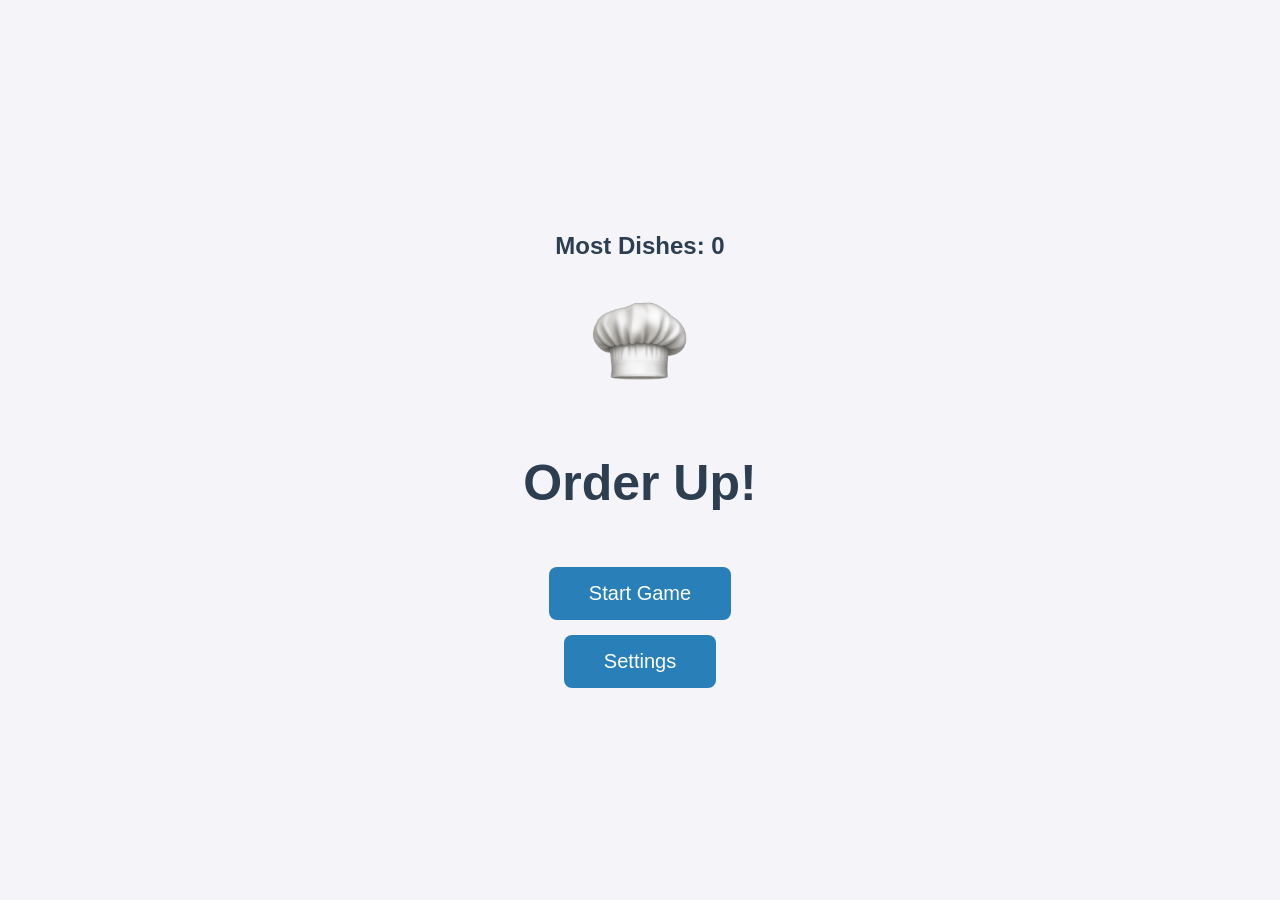
==== index.html @ 7c336901 "Order Up - Initial Commit" ====
<!DOCTYPE html>
<html lang="en">
<head>
    <meta charset="UTF-8">
    <meta name="viewport" content="width=device-width, initial-scale=1.0">
    <title>Order Up!</title>
    <link rel="stylesheet" href="styles.css">
</head>
<body class="light-mode">
    <!-- Start Menu -->
    <div id="start-menu" class="start-menu">
        <h2 id="high-score">Most Dishes: 0</h2> <!-- High Score Display -->
        <img src="chefshat.png" alt="Chef Hat" class="chef-hat"> <!-- Chef Hat Above -->
        <h1>Order Up!</h1>
        <button id="start-button">Start Game</button>
        <button id="settings-button">Settings</button>
    </div>

    <!-- Game Container -->
    <div id="game-container" class="game-container" style="display: none;">
        <div id="dishes-counter" class="dishes-counter">Dishes Served: 0</div> <!-- Dishes Served Counter -->
        <div class="customer">
            <div class="bubble-container">
                <img src="chefshat.png" alt="Chef Hat" class="chef-hat-side"> <!-- Chef Hat on the Left -->
                <div class="speech-bubble">
                    <p id="order-item"></p>
                </div>
            </div>
        </div>

        <div id="game-board" class="board">
            <!-- Cards will be dynamically created here -->
        </div>

        <div id="result"></div>
    </div>

    <!-- Game Over Screen -->
    <div id="game-over-screen" class="game-over-screen" style="display: none;">
        <img id="gordon-gif" src="" alt="Gordon Ramsay Gif" class="gordon-gif"> <!-- Random Gordon Ramsay Gif -->
        <h1>Game Over</h1>
        <button id="restart-button">Restart</button>
    </div>

    <!-- Settings Screen -->
    <div id="settings-menu" class="settings-menu" style="display: none;">
        <h1>Settings</h1>
        <div>
            <label for="theme-select">Theme:</label>
            <select id="theme-select">
                <option value="light">Light</option>
                <option value="dark">Dark</option>
            </select>
        </div>
        <div>
            <label for="music-toggle">Music:</label>
            <input type="checkbox" id="music-toggle" checked> <!-- Music toggle -->
        </div>
        <button id="back-button">Back</button>
    </div>

    <script src="https://www.youtube.com/iframe_api"></script> <!-- YouTube API -->
    <script src="script.js"></script>
</body>
</html>
---- styles.css ----
/* Hide the YouTube player visually */
#player {
    display: none;
}

/* Add longer shake animation */
@keyframes shake {
    0% { transform: translateX(0); }
    10% { transform: translateX(-10px); }
    20% { transform: translateX(10px); }
    30% { transform: translateX(-10px); }
    40% { transform: translateX(10px); }
    50% { transform: translateX(-10px); }
    60% { transform: translateX(10px); }
    70% { transform: translateX(-10px); }
    80% { transform: translateX(10px); }
    90% { transform: translateX(-10px); }
    100% { transform: translateX(0); }
}

.shake {
    animation: shake 1s ease; /* Shake lasts 1 second */
}


/* Light Mode */
body.light-mode {
    background-color: #f4f4f9;
    color: #2c3e50;
}

/* Dark Mode */
body.dark-mode {
    background-color: #1e1e1e;
    color: #ecf0f1;
    transition: background-color 0.3s, color 0.3s;
}

/* General Layout */
body {
    font-family: 'Arial', sans-serif;
    display: flex;
    justify-content: center;
    align-items: center;
    height: 100vh;
    margin: 0;
}

/* Start Menu */
.start-menu, .settings-menu, .game-over-screen, .game-container {
    display: flex;
    flex-direction: column;
    justify-content: center;
    align-items: center;
    width: 100%;
    height: 100vh;
    text-align: center;
}

/* Chef Hat in Start Menu */
.chef-hat {
    width: 120px;
    margin-bottom: 20px;
}

/* Bubble Container */
.bubble-container {
    display: flex;
    align-items: center;
    justify-content: center;
}

/* Chef Hat next to Speech Bubble (on the left) */
.chef-hat-side {
    width: 100px;
    margin-right: 20px;  /* Shift the hat to the left with some space between it and the bubble */
}

/* Start Menu Header */
.start-menu h1 {
    font-size: 50px;
    font-weight: bold;
    margin-bottom: 40px;
    color: inherit;
}

/* Buttons - Global Style */
button {
    padding: 15px 40px;
    font-size: 20px;
    background-color: #2980b9;
    color: #fff;
    border: none;
    border-radius: 8px;
    cursor: pointer;
    margin-top: 15px;
    transition: background-color 0.3s ease;
}

button:hover {
    background-color: #3498db;
}

button:active {
    background-color: #1c6b96;
}

/* Speech Bubble */
.speech-bubble {
    background-color: #ffffff;
    border: 2px solid #2980b9;
    border-radius: 20px;
    padding: 20px;
    position: relative;
    width: 300px;
    height: auto;
    display: flex;
    justify-content: center;
    align-items: center;
    font-size: 24px;
    visibility: hidden;
    color: #2980b9;
}

body.dark-mode .speech-bubble {
    background-color: #333;
    border-color: #ecf0f1;
    color: #fff;
}

.speech-bubble::after {
    content: '';
    position: absolute;
    top: 100%;
    left: 50px;
    border-width: 15px;
    border-style: solid;
    border-color: #ffffff transparent transparent transparent;
}

body.dark-mode .speech-bubble::after {
    border-color: #333 transparent transparent transparent;
}

/* Board and Card Styles */
.board {
    display: grid;
    grid-template-columns: repeat(4, 1fr);
    gap: 15px;
    margin-top: 20px;
    width: 80%;
}

.card {
    background-color: #ffffff;
    border: 2px solid #2980b9;
    height: 140px;
    width: 100%;
    display: flex;
    justify-content: center;
    align-items: center;
    cursor: pointer;
    font-size: 20px;
    font-weight: bold;
    transition: background-color 0.3s ease, color 0.3s ease;
    border-radius: 8px;
    color: #2980b9;
    text-align: center;
}

body.dark-mode .card {
    background-color: #333;
    border-color: #ecf0f1;
    color: #fff;
}

.card:hover {
    background-color: #3498db;
    color: #fff;
}

/* Game Over Screen */
.game-over-screen h1 {
    font-size: 48px;
    margin-bottom: 20px;
    color: inherit;
}

#result {
    margin-top: 30px;
    font-size: 22px;
    color: #27ae60;
}

#result.wrong {
    color: #e74c3c;
}

/* Settings Menu */
.settings-menu h1 {
    font-size: 48px;
    margin-bottom: 20px;
    color: inherit;
}

.settings-menu select {
    padding: 10px;
    font-size: 18px;
    margin-bottom: 20px;
    border-radius: 8px;
    border: 1px solid #2980b9;
    background-color: #ecf0f1;
    color: #2c3e50;
}

body.dark-mode .settings-menu select {
    background-color: #333;
    color: #fff;
    border-color: #ecf0f1;
}

/* High Score Display */
#high-score {
    font-size: 24px;
    margin-bottom: 20px;
    color: #2c3e50;
}

body.dark-mode #high-score {
    color: #ecf0f1;
}

/* Dishes Counter during gameplay */
.dishes-counter {
    font-size: 22px;
    font-weight: bold;
    color: #2980b9;
    position: absolute;
    top: 20px;
    left: 50%;
    transform: translateX(-50%);
}

body.dark-mode .dishes-counter {
    color: #ecf0f1;
}

/* Gordon Ramsay Gif Styling */
.gordon-gif {
    max-width: 300px;
    margin-bottom: 20px;
}
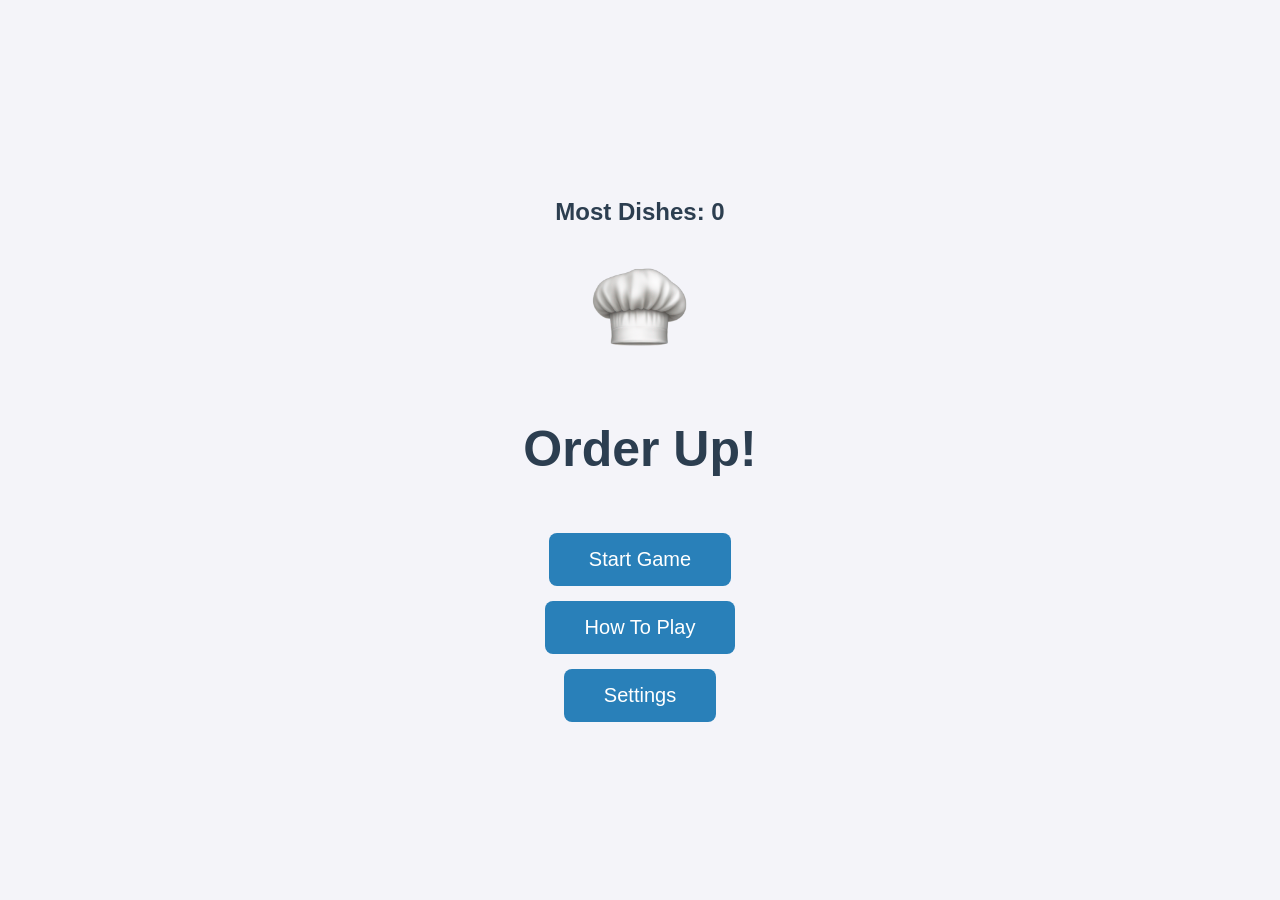
==== commit 43bf0e2c: "Added How-To" ====
--- a/index.html
+++ b/index.html
@@ -13,6 +13,7 @@
         <img src="chefshat.png" alt="Chef Hat" class="chef-hat"> <!-- Chef Hat Above -->
         <h1>Order Up!</h1>
         <button id="start-button">Start Game</button>
+        <button id="how-to-play-button">How To Play</button> <!-- How To Play Button -->
         <button id="settings-button">Settings</button>
     </div>
 
@@ -33,6 +34,10 @@
         </div>
 
         <div id="result"></div>
+
+        <div id="loading-bar-container">
+            <div id="loading-bar"></div>
+        </div>
     </div>
 
     <!-- Game Over Screen -->
@@ -58,7 +63,18 @@
         </div>
         <button id="back-button">Back</button>
     </div>
-
+    <!-- How To Play Menu -->
+    <div id="how-to-play-menu" class="how-to-play-menu" style="display: none;">
+        <h1>How To Play</h1>
+        <p>
+            1. Click "Start Game" to begin.<br>
+            2. Memorize the ingredients displayed on the cards, they correspond to the dish.<br>
+            3. When the cards flip back over, you must click the ingredients.<br>
+            4. If you get it right, you'll serve the dish! If not, the game will end.<br>
+            5. Try to serve as many dishes as possible to beat your high score!
+        </p>
+        <button id="close-how-to-play-button">Close</button> <!-- Close button -->
+    </div>
     <script src="https://www.youtube.com/iframe_api"></script> <!-- YouTube API -->
     <script src="script.js"></script>
 </body>
--- a/styles.css
+++ b/styles.css
@@ -251,3 +251,64 @@
     margin-bottom: 20px;
 }
 
+.card.disabled {
+    pointer-events: none; /* Disable clicks */
+}
+
+#loading-bar-container {
+    position: absolute;
+    bottom: 0;
+    left: 0;
+    width: 100%;
+    height: 10px;
+    background-color: #ecf0f1;
+}
+
+#loading-bar {
+    height: 100%;
+    background-color: #2980b9; /* The color of the loading bar */
+    width: 100%;
+    transition: width 0.5s linear;
+}
+
+/* How To Play Menu */
+.how-to-play-menu {
+    display: flex;
+    flex-direction: column;
+    justify-content: center;
+    align-items: center;
+    width: 100%;
+    height: 100vh;
+    text-align: center;
+    background-color: #f4f4f9;
+    color: #2c3e50;
+    position: absolute;
+    top: 0;
+    left: 0;
+}
+
+body.dark-mode .how-to-play-menu {
+    background-color: #333;
+    color: #fff;
+}
+
+.how-to-play-menu p {
+    font-size: 20px;
+    max-width: 80%;
+    line-height: 1.6;
+}
+
+.how-to-play-menu button {
+    padding: 10px 30px;
+    font-size: 18px;
+    background-color: #2980b9;
+    color: #fff;
+    border: none;
+    border-radius: 8px;
+    cursor: pointer;
+    margin-top: 20px;
+}
+
+.how-to-play-menu button:hover {
+    background-color: #3498db;
+}
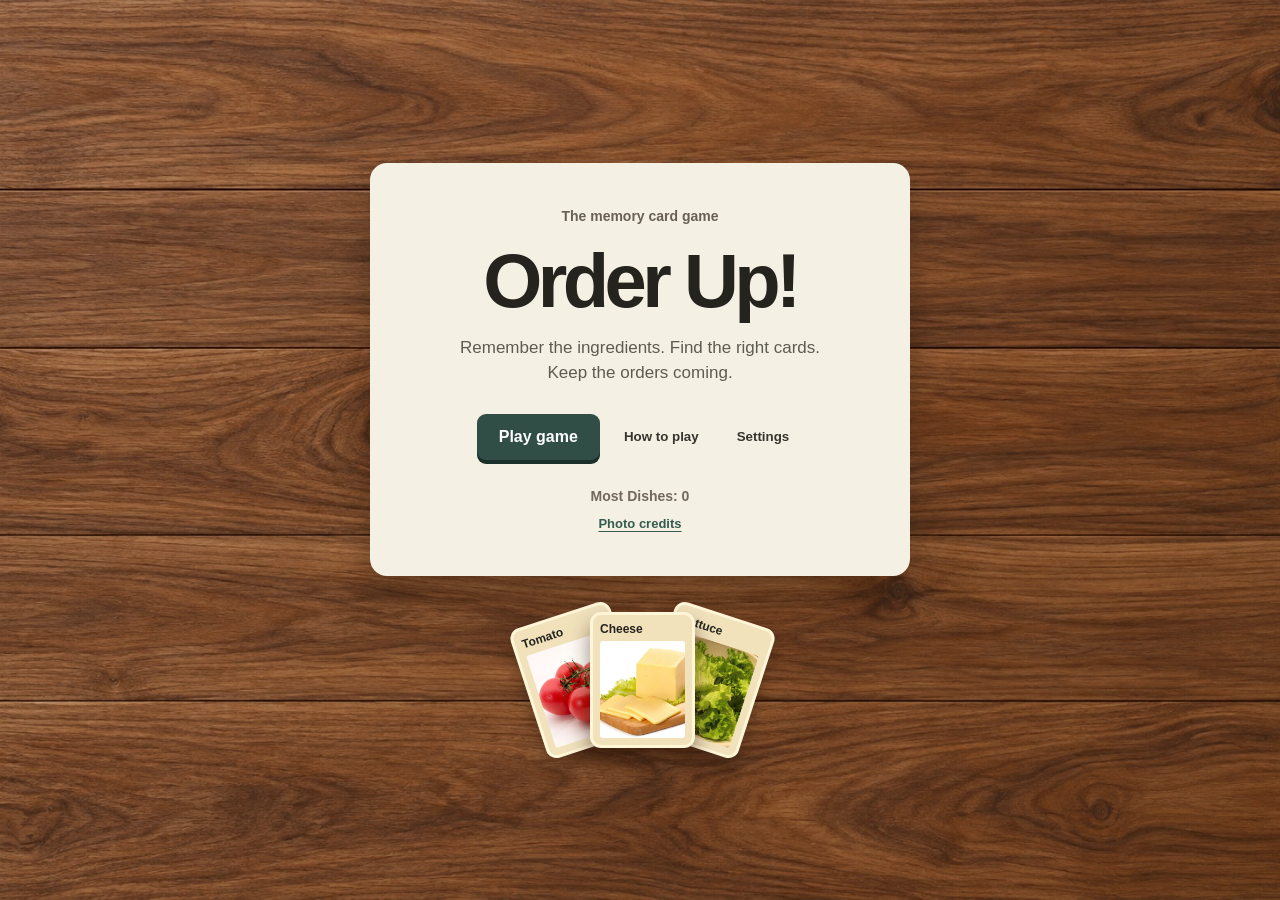
==== commit f3aca321: "Polish Order Up gameplay and photo cards" ====
--- a/index.html
+++ b/index.html
@@ -1,81 +1,22 @@
-<!DOCTYPE html>
+<!doctype html>
 <html lang="en">
-<head>
-    <meta charset="UTF-8">
-    <meta name="viewport" content="width=device-width, initial-scale=1.0">
-    <title>Order Up!</title>
-    <link rel="stylesheet" href="styles.css">
-</head>
+<head><meta charset="utf-8"><meta name="viewport" content="width=device-width,initial-scale=1"><meta name="theme-color" content="#59331e"><title>Order Up!</title><link rel="stylesheet" href="styles.css"></head>
 <body class="light-mode">
-    <!-- Start Menu -->
-    <div id="start-menu" class="start-menu">
-        <h2 id="high-score">Most Dishes: 0</h2> <!-- High Score Display -->
-        <img src="chefshat.png" alt="Chef Hat" class="chef-hat"> <!-- Chef Hat Above -->
-        <h1>Order Up!</h1>
-        <button id="start-button">Start Game</button>
-        <button id="how-to-play-button">How To Play</button> <!-- How To Play Button -->
-        <button id="settings-button">Settings</button>
-    </div>
-
-    <!-- Game Container -->
-    <div id="game-container" class="game-container" style="display: none;">
-        <div id="dishes-counter" class="dishes-counter">Dishes Served: 0</div> <!-- Dishes Served Counter -->
-        <div class="customer">
-            <div class="bubble-container">
-                <img src="chefshat.png" alt="Chef Hat" class="chef-hat-side"> <!-- Chef Hat on the Left -->
-                <div class="speech-bubble">
-                    <p id="order-item"></p>
-                </div>
-            </div>
-        </div>
-
-        <div id="game-board" class="board">
-            <!-- Cards will be dynamically created here -->
-        </div>
-
-        <div id="result"></div>
-
-        <div id="loading-bar-container">
-            <div id="loading-bar"></div>
-        </div>
-    </div>
-
-    <!-- Game Over Screen -->
-    <div id="game-over-screen" class="game-over-screen" style="display: none;">
-        <img id="gordon-gif" src="" alt="Gordon Ramsay Gif" class="gordon-gif"> <!-- Random Gordon Ramsay Gif -->
-        <h1>Game Over</h1>
-        <button id="restart-button">Restart</button>
-    </div>
-
-    <!-- Settings Screen -->
-    <div id="settings-menu" class="settings-menu" style="display: none;">
-        <h1>Settings</h1>
-        <div>
-            <label for="theme-select">Theme:</label>
-            <select id="theme-select">
-                <option value="light">Light</option>
-                <option value="dark">Dark</option>
-            </select>
-        </div>
-        <div>
-            <label for="music-toggle">Music:</label>
-            <input type="checkbox" id="music-toggle" checked> <!-- Music toggle -->
-        </div>
-        <button id="back-button">Back</button>
-    </div>
-    <!-- How To Play Menu -->
-    <div id="how-to-play-menu" class="how-to-play-menu" style="display: none;">
-        <h1>How To Play</h1>
-        <p>
-            1. Click "Start Game" to begin.<br>
-            2. Memorize the ingredients displayed on the cards, they correspond to the dish.<br>
-            3. When the cards flip back over, you must click the ingredients.<br>
-            4. If you get it right, you'll serve the dish! If not, the game will end.<br>
-            5. Try to serve as many dishes as possible to beat your high score!
-        </p>
-        <button id="close-how-to-play-button">Close</button> <!-- Close button -->
-    </div>
-    <script src="https://www.youtube.com/iframe_api"></script> <!-- YouTube API -->
-    <script src="script.js"></script>
-</body>
-</html>
+  <main class="tabletop">
+    <section id="start-menu" class="screen start-menu">
+      <div class="menu-card"><span class="small-title">The memory card game</span><h1>Order Up!</h1><p>Remember the ingredients. Find the right cards. Keep the orders coming.</p><div class="menu-actions"><button id="start-button" class="action-button">Play game</button><button id="how-to-play-button" class="quiet-button">How to play</button><button id="settings-button" class="quiet-button">Settings</button></div><div id="high-score" class="high-score">Most Dishes: 0</div><a class="credits-link" href="credits.html">Photo credits</a></div><div class="menu-fan" aria-hidden="true"><div class="fan-card"><span>Tomato</span><img src="assets/food/tomato.jpg" alt=""></div><div class="fan-card"><span>Cheese</span><img src="assets/food/cheese.jpg" alt=""></div><div class="fan-card"><span>Lettuce</span><img src="assets/food/lettuce.jpg" alt=""></div></div>
+    </section>
+    <section id="game-container" class="screen game-container" style="display:none">
+      <div class="game-top"><div class="game-brand">Order Up!</div><div id="dishes-counter" class="dishes-counter">Dishes Served: 0</div></div>
+      <div class="customer"><div class="bubble-container"><div class="speech-bubble"><span class="bubble-kicker">Customer order</span><p id="order-item"></p><span class="bubble-prompt">Find the ingredients below</span></div></div></div>
+      <div class="round-status"><span id="phase-text">Memorize the cards</span><span class="round-help">Pick the ingredients in any order</span></div>
+      <div id="loading-bar-container"><div id="loading-bar"></div></div>
+      <div id="game-board" class="board" aria-label="Ingredient cards"></div>
+      <div id="result" role="status" aria-live="polite"></div>
+    </section>
+    <section id="game-over-screen" class="screen overlay-screen" style="display:none"><div class="menu-card result-card"><span class="small-title">Shift over</span><h1>Kitchen closed.</h1><p id="final-score"></p><div class="menu-actions"><button id="restart-button" class="action-button">Play again</button><button id="back-to-menu-button" class="quiet-button">Back to menu</button></div></div><img id="gordon-gif" src="" alt="" hidden></section>
+    <section id="settings-menu" class="screen overlay-screen" style="display:none"><div class="menu-card settings-card"><span class="small-title">Preferences</span><h1>Settings</h1><div class="setting"><label for="theme-select">Table lighting</label><select id="theme-select"><option value="light">Day</option><option value="dark">Night</option></select></div><div class="setting"><label for="music-toggle">Music</label><input id="music-toggle" type="checkbox" checked></div><button id="back-button" class="action-button">Back</button></div></section>
+    <section id="how-to-play-menu" class="screen overlay-screen" style="display:none"><div class="menu-card instructions-card"><span class="small-title">How to play</span><h1>Learn the shift.</h1><ol><li>Read the customer's order at the top of the table.</li><li>Memorize the ingredient cards before they turn over.</li><li>Tap the cards that belong in the dish. The order of your picks doesn't matter.</li><li>One wrong card ends the shift. Each served dish adds a card and speeds things up.</li></ol><button id="close-how-to-play-button" class="action-button">Got it</button></div></section>
+  </main>
+  <div id="player" aria-hidden="true"></div><script src="https://www.youtube.com/iframe_api"></script><script src="script.js"></script>
+</body></html>
--- a/styles.css
+++ b/styles.css
@@ -1,314 +1,27 @@
-/* Hide the YouTube player visually */
-#player {
-    display: none;
-}
+:root{--paper:#f5f0e4;--ink:#25231e;--accent:#304e46;--shadow:0 18px 34px #1c0d0759}*{box-sizing:border-box}html,body{margin:0;min-height:100%}body,button,select{font-family:"Avenir Next",Avenir,"Nunito Sans",ui-sans-serif,sans-serif}body{background:#60391f url('assets/wood-table.jpg') center top/cover fixed;color:var(--paper)}.tabletop{min-height:100vh;background:#1e0d081c}.screen{width:min(100%,1080px);margin:auto;padding:24px}button{cursor:pointer}button:focus-visible,select:focus-visible,input:focus-visible{outline:3px solid #f7d47d;outline-offset:3px}#player{display:none}
+.start-menu{min-height:100vh;display:grid;place-items:center;align-content:center;gap:36px}.menu-card{width:min(100%,540px);background:var(--paper);color:var(--ink);padding:44px 42px;border-radius:17px;box-shadow:var(--shadow);text-align:center}.small-title{font-size:14px;font-weight:700;color:#686052}.menu-card h1{font-size:clamp(48px,8vw,76px);line-height:1.05;letter-spacing:-.06em;margin:16px 0 14px;font-weight:850}.menu-card p{max-width:390px;margin:0 auto;color:#5e5b52;line-height:1.5;font-size:17px}.menu-actions{display:flex;justify-content:center;align-items:center;gap:10px;flex-wrap:wrap;margin-top:28px}.action-button{background:var(--accent);color:#fff;border:0;border-radius:9px;padding:14px 22px;font-weight:800;font-size:16px;box-shadow:0 4px 0 #1b302a;transition:transform .2s,box-shadow .2s}.action-button:hover{transform:translateY(-2px);box-shadow:0 6px 0 #1b302a}.action-button:active{transform:translateY(3px);box-shadow:0 1px 0 #1b302a}.quiet-button{background:transparent;color:#35342e;border:0;border-radius:9px;padding:14px;font-weight:700}.quiet-button:hover{background:#e7e1d3}.high-score{margin-top:28px;font-size:14px;font-weight:700;color:#71695b}.credits-link{display:inline-block;margin-top:12px;color:#365c51;font-size:13px;font-weight:700;text-underline-offset:3px}.menu-fan{position:relative;width:240px;height:125px}.fan-card{position:absolute;left:70px;top:0;width:105px;height:136px;display:flex;flex-direction:column;gap:5px;padding:7px;background:#f1e2bc;border:3px solid #fff5d7;border-radius:11px;box-shadow:0 12px 20px #29130780;color:var(--ink);font-size:12px;font-weight:900}.fan-card img{width:100%;flex:1;min-height:0;object-fit:cover;border-radius:3px}.fan-card:nth-child(1){transform:translateX(-64px) rotate(-18deg)}.fan-card:nth-child(2){z-index:1}.fan-card:nth-child(3){transform:translateX(64px) rotate(18deg)}
+.game-container{min-height:100vh;flex-direction:column;align-items:stretch}.game-top{display:flex;justify-content:space-between;align-items:center;margin-bottom:18px}.game-brand{font-size:27px;font-weight:850;letter-spacing:-.05em;text-shadow:0 2px 5px #201108}.dishes-counter{background:#24150ec7;border-radius:9px;padding:10px 15px;font-size:15px;font-weight:800}.customer{display:flex;justify-content:center;width:100%;margin-bottom:32px}.bubble-container{width:min(100%,630px)}.speech-bubble{visibility:hidden;position:relative;background:#f9f4e9;color:var(--ink);border-radius:22px;padding:16px 24px 18px;text-align:center;box-shadow:0 8px 0 #2d170d8c,0 17px 23px #20100863}.speech-bubble:after{content:"";position:absolute;bottom:-14px;left:50%;width:28px;height:28px;background:#f9f4e9;transform:translateX(-50%) rotate(45deg);border-radius:3px}.bubble-kicker,.bubble-prompt{position:relative;z-index:1;font-size:13px;color:#746b5c;font-weight:700}.speech-bubble p{position:relative;z-index:1;font-size:clamp(28px,4vw,40px);font-weight:850;letter-spacing:-.045em;line-height:1.1;margin:7px 0}.round-status{display:flex;justify-content:space-between;gap:15px;font-size:17px;font-weight:800;text-shadow:0 2px 4px #1e0e08}.round-help{font-size:14px;font-weight:600;color:#f6eadd}#loading-bar-container{height:7px;margin:12px 0 28px;background:#25140bbd;border-radius:99px;overflow:hidden}#loading-bar{height:100%;width:100%;background:#f2c763}
 
-/* Add longer shake animation */
-@keyframes shake {
-    0% { transform: translateX(0); }
-    10% { transform: translateX(-10px); }
-    20% { transform: translateX(10px); }
-    30% { transform: translateX(-10px); }
-    40% { transform: translateX(10px); }
-    50% { transform: translateX(-10px); }
-    60% { transform: translateX(10px); }
-    70% { transform: translateX(-10px); }
-    80% { transform: translateX(10px); }
-    90% { transform: translateX(-10px); }
-    100% { transform: translateX(0); }
-}
-
-.shake {
-    animation: shake 1s ease; /* Shake lasts 1 second */
-}
-
-
-/* Light Mode */
-body.light-mode {
-    background-color: #f4f4f9;
-    color: #2c3e50;
-}
-
-/* Dark Mode */
-body.dark-mode {
-    background-color: #1e1e1e;
-    color: #ecf0f1;
-    transition: background-color 0.3s, color 0.3s;
-}
-
-/* General Layout */
-body {
-    font-family: 'Arial', sans-serif;
-    display: flex;
-    justify-content: center;
-    align-items: center;
-    height: 100vh;
-    margin: 0;
-}
-
-/* Start Menu */
-.start-menu, .settings-menu, .game-over-screen, .game-container {
-    display: flex;
-    flex-direction: column;
-    justify-content: center;
-    align-items: center;
-    width: 100%;
-    height: 100vh;
-    text-align: center;
-}
-
-/* Chef Hat in Start Menu */
-.chef-hat {
-    width: 120px;
-    margin-bottom: 20px;
-}
-
-/* Bubble Container */
-.bubble-container {
-    display: flex;
-    align-items: center;
-    justify-content: center;
-}
-
-/* Chef Hat next to Speech Bubble (on the left) */
-.chef-hat-side {
-    width: 100px;
-    margin-right: 20px;  /* Shift the hat to the left with some space between it and the bubble */
-}
-
-/* Start Menu Header */
-.start-menu h1 {
-    font-size: 50px;
-    font-weight: bold;
-    margin-bottom: 40px;
-    color: inherit;
-}
-
-/* Buttons - Global Style */
-button {
-    padding: 15px 40px;
-    font-size: 20px;
-    background-color: #2980b9;
-    color: #fff;
-    border: none;
-    border-radius: 8px;
-    cursor: pointer;
-    margin-top: 15px;
-    transition: background-color 0.3s ease;
-}
-
-button:hover {
-    background-color: #3498db;
-}
-
-button:active {
-    background-color: #1c6b96;
-}
-
-/* Speech Bubble */
-.speech-bubble {
-    background-color: #ffffff;
-    border: 2px solid #2980b9;
-    border-radius: 20px;
-    padding: 20px;
-    position: relative;
-    width: 300px;
-    height: auto;
-    display: flex;
-    justify-content: center;
-    align-items: center;
-    font-size: 24px;
-    visibility: hidden;
-    color: #2980b9;
-}
-
-body.dark-mode .speech-bubble {
-    background-color: #333;
-    border-color: #ecf0f1;
-    color: #fff;
-}
-
-.speech-bubble::after {
-    content: '';
-    position: absolute;
-    top: 100%;
-    left: 50px;
-    border-width: 15px;
-    border-style: solid;
-    border-color: #ffffff transparent transparent transparent;
-}
-
-body.dark-mode .speech-bubble::after {
-    border-color: #333 transparent transparent transparent;
-}
-
-/* Board and Card Styles */
-.board {
-    display: grid;
-    grid-template-columns: repeat(4, 1fr);
-    gap: 15px;
-    margin-top: 20px;
-    width: 80%;
-}
-
-.card {
-    background-color: #ffffff;
-    border: 2px solid #2980b9;
-    height: 140px;
-    width: 100%;
-    display: flex;
-    justify-content: center;
-    align-items: center;
-    cursor: pointer;
-    font-size: 20px;
-    font-weight: bold;
-    transition: background-color 0.3s ease, color 0.3s ease;
-    border-radius: 8px;
-    color: #2980b9;
-    text-align: center;
-}
-
-body.dark-mode .card {
-    background-color: #333;
-    border-color: #ecf0f1;
-    color: #fff;
-}
-
-.card:hover {
-    background-color: #3498db;
-    color: #fff;
-}
-
-/* Game Over Screen */
-.game-over-screen h1 {
-    font-size: 48px;
-    margin-bottom: 20px;
-    color: inherit;
-}
-
-#result {
-    margin-top: 30px;
-    font-size: 22px;
-    color: #27ae60;
-}
-
-#result.wrong {
-    color: #e74c3c;
-}
-
-/* Settings Menu */
-.settings-menu h1 {
-    font-size: 48px;
-    margin-bottom: 20px;
-    color: inherit;
-}
-
-.settings-menu select {
-    padding: 10px;
-    font-size: 18px;
-    margin-bottom: 20px;
-    border-radius: 8px;
-    border: 1px solid #2980b9;
-    background-color: #ecf0f1;
-    color: #2c3e50;
-}
-
-body.dark-mode .settings-menu select {
-    background-color: #333;
-    color: #fff;
-    border-color: #ecf0f1;
-}
-
-/* High Score Display */
-#high-score {
-    font-size: 24px;
-    margin-bottom: 20px;
-    color: #2c3e50;
-}
-
-body.dark-mode #high-score {
-    color: #ecf0f1;
-}
-
-/* Dishes Counter during gameplay */
-.dishes-counter {
-    font-size: 22px;
-    font-weight: bold;
-    color: #2980b9;
-    position: absolute;
-    top: 20px;
-    left: 50%;
-    transform: translateX(-50%);
-}
-
-body.dark-mode .dishes-counter {
-    color: #ecf0f1;
-}
-
-/* Gordon Ramsay Gif Styling */
-.gordon-gif {
-    max-width: 300px;
-    margin-bottom: 20px;
-}
-
-.card.disabled {
-    pointer-events: none; /* Disable clicks */
-}
-
-#loading-bar-container {
-    position: absolute;
-    bottom: 0;
-    left: 0;
-    width: 100%;
-    height: 10px;
-    background-color: #ecf0f1;
-}
-
-#loading-bar {
-    height: 100%;
-    background-color: #2980b9; /* The color of the loading bar */
-    width: 100%;
-    transition: width 0.5s linear;
-}
-
-/* How To Play Menu */
-.how-to-play-menu {
-    display: flex;
-    flex-direction: column;
-    justify-content: center;
-    align-items: center;
-    width: 100%;
-    height: 100vh;
-    text-align: center;
-    background-color: #f4f4f9;
-    color: #2c3e50;
-    position: absolute;
-    top: 0;
-    left: 0;
-}
-
-body.dark-mode .how-to-play-menu {
-    background-color: #333;
-    color: #fff;
-}
-
-.how-to-play-menu p {
-    font-size: 20px;
-    max-width: 80%;
-    line-height: 1.6;
-}
-
-.how-to-play-menu button {
-    padding: 10px 30px;
-    font-size: 18px;
-    background-color: #2980b9;
-    color: #fff;
-    border: none;
-    border-radius: 8px;
-    cursor: pointer;
-    margin-top: 20px;
-}
-
-.how-to-play-menu button:hover {
-    background-color: #3498db;
-}
+.board{width:min(100%,940px);margin:auto;display:grid;grid-template-columns:repeat(4,minmax(0,1fr));gap:20px;perspective:1000px}
+.card{--rotation:0deg;position:relative;aspect-ratio:3/4;width:100%;max-height:270px;padding:0;border:0;border-radius:13px;background:transparent;color:var(--ink);box-shadow:0 7px 18px #190d0769;transform:rotate(var(--rotation));transition:transform .25s,box-shadow .25s;animation:none;cursor:pointer}
+.card:nth-child(4n+1){--rotation:-2deg}.card:nth-child(4n+2){--rotation:1deg}.card:nth-child(4n+3){--rotation:-1deg}.card:nth-child(4n+4){--rotation:2deg}
+.card:hover:not(.disabled):not(.selected){transform:translateY(-9px) rotate(0);box-shadow:0 18px 28px #190d0780}.card.disabled{pointer-events:none}.card.selected{transform:translateY(-7px) rotate(0)}
+.card-inner{position:absolute;inset:0;display:block;transform-style:preserve-3d;transition:transform .55s cubic-bezier(.2,.72,.3,1)}.card.face-down .card-inner{transform:rotateY(180deg)}
+.card-front,.card-back{position:absolute;inset:0;display:flex;align-items:center;justify-content:center;border-radius:13px;backface-visibility:hidden;-webkit-backface-visibility:hidden}
+.card-front{background:#f1e2bc;padding:7px;display:flex;flex-direction:column;gap:5px;text-align:left;border:3px solid #fff5d7}
+.card-name{display:block;width:100%;font-weight:900;font-size:clamp(13px,1.6vw,19px);line-height:1.05;letter-spacing:-.035em;padding:4px 5px 1px;white-space:nowrap;overflow:hidden;text-overflow:ellipsis}
+.card-photo{display:block;flex:1;min-height:0;width:100%;overflow:hidden;background:#ded2b9;border-radius:4px;box-shadow:inset 0 0 0 2px #b6a078}
+.card-photo img{display:block;width:100%;height:100%;object-fit:cover;object-position:center;user-select:none}
+.card-kind{display:block;width:100%;padding:2px 5px;font-size:clamp(9px,1vw,12px);font-weight:700;letter-spacing:.04em;text-transform:uppercase;color:#665841}
+.card-back{overflow:hidden;border:7px solid #f8f2e5;background-color:#214255;background-image:repeating-linear-gradient(45deg,transparent 0 11px,#d6c8aa75 11px 13px,transparent 13px 24px),repeating-linear-gradient(-45deg,transparent 0 11px,#d6c8aa75 11px 13px,transparent 13px 24px);color:#214255;transform:rotateY(180deg)}
+.card-back:before{content:"";position:absolute;inset:6px;border:2px solid #f7ebd1;border-radius:5px;box-shadow:inset 0 0 0 4px #214255,inset 0 0 0 6px #f7ebd1;pointer-events:none}
+.back-monogram{position:relative;z-index:1;width:49%;aspect-ratio:1;display:grid;place-items:center;border-radius:50%;border:6px double #214255;background:#f8f2e5;box-shadow:0 0 0 5px #f8f2e5,0 0 0 8px #214255;font-size:clamp(22px,3.2vw,38px);font-weight:900;letter-spacing:-.1em;padding-right:.1em}
+.card.selected .card-front{background:#d8e6d0}.card.shake .card-front{background:#eeb1a3}
+.card.dealing{animation:deal .55s cubic-bezier(.16,.83,.25,1.1) both;animation-delay:var(--deal-delay,0ms)}.card.shake{animation:wrong .4s ease 2}.board.shuffling .card{animation:shuffle-away .5s ease-in both;animation-delay:0ms}
+#result{min-height:45px;text-align:center;margin-top:24px;font-size:23px;font-weight:800;text-shadow:0 2px 5px #271104}#result.wrong{color:#ffdad0}
+.overlay-screen{min-height:100vh;justify-content:center;align-items:center}.result-card h1,.settings-card h1,.instructions-card h1{font-size:52px}.result-card .menu-actions{margin-top:25px}.setting{display:flex;justify-content:space-between;align-items:center;padding:13px 0;text-align:left}.setting:first-of-type{margin-top:20px}.setting label{font-weight:700}.setting select{border:0;border-radius:7px;background:#e8e2d5;padding:8px}.setting input{width:20px;height:20px;accent-color:var(--accent)}.settings-card .action-button{margin-top:22px}.instructions-card{text-align:left}.instructions-card ol{padding-left:22px;line-height:1.5;font-size:17px}.instructions-card li{margin:11px 0}.instructions-card .action-button{display:block;margin:25px auto 0}
+body.dark-mode .tabletop{background:#120f13aa}body.dark-mode .speech-bubble,body.dark-mode .speech-bubble:after{background:#e7e3dc}
+@keyframes deal{from{opacity:0;transform:translateY(-220px) rotate(-25deg) scale(.7)}to{opacity:1;transform:rotate(var(--rotation))}}@keyframes wrong{25%{transform:translateX(-9px) rotate(-4deg)}75%{transform:translateX(9px) rotate(4deg)}}@keyframes shuffle-away{to{opacity:0;transform:translateY(-140px) rotate(13deg) scale(.65)}}
+@media(max-width:700px){.screen{padding:18px 16px 34px}.game-brand{font-size:22px}.dishes-counter{font-size:13px}.board{gap:12px}.round-help{display:none}.menu-card{padding:32px 25px}}
+@media(max-width:420px){.board{grid-template-columns:repeat(2,minmax(0,1fr))}.card{max-height:190px}.speech-bubble p{font-size:28px}.game-brand{font-size:20px}}
+@media(prefers-reduced-motion:reduce){*,*:before,*:after{animation-duration:.01ms!important;transition-duration:.01ms!important}}
